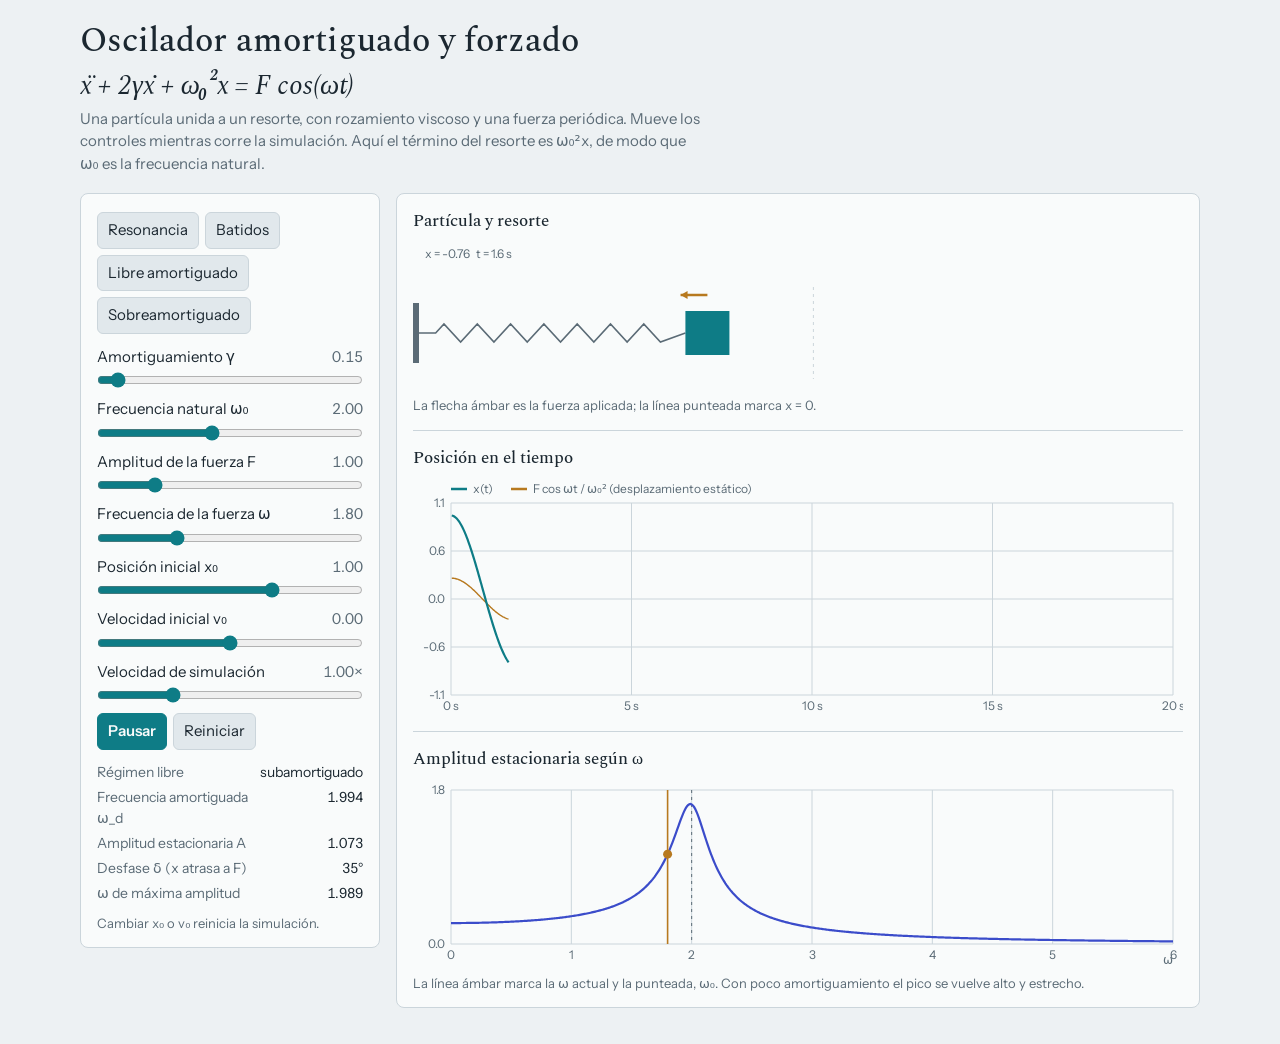
==== Oscilador amortiguado y forzado.html @ c65ab29a "Add files via upload" ====
<!doctype html>
<html lang="es">
<head>
<meta charset="utf-8">
<meta name="viewport" content="width=device-width, initial-scale=1, viewport-fit=cover">
<title>Oscilador amortiguado y forzado</title>
<link rel="stylesheet" href="https://fonts.googleapis.com/css2?family=Instrument+Sans:wght@400;600&family=Spectral:ital,wght@0,500;1,400&display=swap">
<style>
:root{--bg:#EDF1F3;--panel:#F9FBFB;--ink:#1B2730;--mute:#5B6B76;--line:#CBD5DB;--x:#0E7C86;--f:#B7791F;--acc:#3B4CCA;--btn:#E1E8EC;
box-sizing:border-box;padding-top:env(safe-area-inset-top,0px);padding-bottom:env(safe-area-inset-bottom,0px)}
@media (prefers-color-scheme:dark){:root:not([data-theme="light"]){--bg:#131A20;--panel:#1B252D;--ink:#E6EDF1;--mute:#93A4AF;--line:#2F3D47;--x:#4CC3CE;--f:#E3A94B;--acc:#9AA6FF;--btn:#26333D;color-scheme:dark}}
:root[data-theme="dark"]{--bg:#131A20;--panel:#1B252D;--ink:#E6EDF1;--mute:#93A4AF;--line:#2F3D47;--x:#4CC3CE;--f:#E3A94B;--acc:#9AA6FF;--btn:#26333D;color-scheme:dark}
html{scroll-padding-top:env(safe-area-inset-top,0px)}
body{margin:0;background:var(--bg);color:var(--ink);font:15px/1.5 "Instrument Sans",system-ui,sans-serif}
.wrap{max-width:1120px;margin:0 auto;padding:22px 16px 36px}
h1{font:500 clamp(1.5rem,4vw,2.1rem)/1.15 Spectral,Georgia,serif;margin:0 0 6px}
.eq{font:italic 400 clamp(1.25rem,3.4vw,1.7rem)/1.3 Spectral,Georgia,serif;margin:8px 0 4px}
.lead{margin:0 0 18px;color:var(--mute);max-width:62ch}
.grid{display:grid;grid-template-columns:minmax(250px,300px) 1fr;gap:16px;align-items:start}
@media (max-width:820px){.grid{grid-template-columns:1fr}}
.panel{background:var(--panel);border:1px solid var(--line);border-radius:8px;padding:14px 16px}
.row{display:grid;grid-template-columns:1fr auto;margin-bottom:10px}
.row input{grid-column:1/3;width:100%;accent-color:var(--x);margin:4px 0 0}
.row output{font-variant-numeric:tabular-nums;color:var(--mute)}
.btns{display:flex;flex-wrap:wrap;gap:6px;margin:4px 0 12px}
button{font:inherit;background:var(--btn);color:var(--ink);border:1px solid var(--line);border-radius:6px;padding:6px 10px;cursor:pointer}
button:hover{border-color:var(--mute)}
button:focus-visible,input:focus-visible{outline:2px solid var(--acc);outline-offset:2px}
button.main{background:var(--x);color:var(--panel);border-color:var(--x);font-weight:600}
h2{font:500 1.05rem Spectral,Georgia,serif;margin:0 0 6px}
.sec+.sec{border-top:1px solid var(--line);margin-top:14px;padding-top:14px}
canvas{display:block;width:100%}
#cA{height:150px}#cT{height:240px}#cR{height:190px}
.note{margin:6px 0 0;color:var(--mute);font-size:13px}
dl{display:grid;grid-template-columns:1fr auto;gap:4px 10px;margin:12px 0 0;font-size:14px}
dt{color:var(--mute)}dd{margin:0;text-align:right;font-variant-numeric:tabular-nums}
.hint{font-size:13px;color:var(--mute);margin:10px 0 0}
</style>
</head>
<body>
<div class="wrap">
<h1>Oscilador amortiguado y forzado</h1>
<div class="eq">ẍ + 2γẋ + ω₀²x = F cos(ωt)</div>
<p class="lead">Una partícula unida a un resorte, con rozamiento viscoso y una fuerza periódica. Mueve los controles mientras corre la simulación. Aquí el término del resorte es ω₀²x, de modo que ω₀ es la frecuencia natural.</p>
<div class="grid">
<aside class="panel">
<div class="btns" id="pre"></div>
<div id="sliders"></div>
<div class="btns"><button class="main" id="bp">Pausar</button><button id="br">Reiniciar</button></div>
<dl>
<dt>Régimen libre</dt><dd id="r_reg"></dd>
<dt>Frecuencia amortiguada ω_d</dt><dd id="r_wd"></dd>
<dt>Amplitud estacionaria A</dt><dd id="r_A"></dd>
<dt>Desfase δ (x atrasa a F)</dt><dd id="r_d"></dd>
<dt>ω de máxima amplitud</dt><dd id="r_wr"></dd>
</dl>
<p class="hint">Cambiar x₀ o v₀ reinicia la simulación.</p>
</aside>
<section class="panel">
<div class="sec"><h2>Partícula y resorte</h2><canvas id="cA"></canvas><p class="note">La flecha ámbar es la fuerza aplicada; la línea punteada marca x = 0.</p></div>
<div class="sec"><h2>Posición en el tiempo</h2><canvas id="cT"></canvas></div>
<div class="sec"><h2>Amplitud estacionaria según ω</h2><canvas id="cR"></canvas><p class="note">La línea ámbar marca la ω actual y la punteada, ω₀. Con poco amortiguamiento el pico se vuelve alto y estrecho.</p></div>
</section>
</div>
</div>
<script>
const CFG=[['g','Amortiguamiento γ',0,3,.01,.15],['w0','Frecuencia natural ω₀',.5,4,.01,2],['F','Amplitud de la fuerza F',0,5,.05,1],['w','Frecuencia de la fuerza ω',.1,6,.01,1.8],['x0','Posición inicial x₀',-3,3,.1,1],['v0','Velocidad inicial v₀',-3,3,.1,0],['sp','Velocidad de simulación',.25,3,.25,1]];
const PRE={'Resonancia':{g:.1,w0:2,F:1,w:2,x0:0,v0:0},'Batidos':{g:0,w0:2,F:1,w:1.8,x0:0,v0:0},'Libre amortiguado':{g:.15,w0:2,F:0,w:1,x0:2,v0:0},'Sobreamortiguado':{g:2.5,w0:1.5,F:1,w:1,x0:2,v0:0}};
const $=id=>document.getElementById(id),el={},TW=20,cs=getComputedStyle(document.documentElement),C=n=>cs.getPropertyValue(n).trim(),FONT='12px "Instrument Sans",system-ui,sans-serif';
let P={},S={},HT=[],HX=[],HF=[],lastS=0,running=true,view={ym:1,ax:2};
const val=id=>parseFloat(el[id].value);
CFG.forEach(([id,lab,min,max,step,v])=>{const d=document.createElement('div');d.className='row';
d.innerHTML=`<label for="${id}">${lab}</label><output id="o_${id}"></output><input type="range" id="${id}" min="${min}" max="${max}" step="${step}" value="${v}">`;
$('sliders').appendChild(d);el[id]=d.querySelector('input');
el[id].addEventListener('input',()=>{if(id==='x0'||id==='v0')reset();refresh();});});
Object.entries(PRE).forEach(([n,p])=>{const b=document.createElement('button');b.textContent=n;b.onclick=()=>{for(const k in p)el[k].value=p[k];refresh();reset();};$('pre').appendChild(b);});
$('bp').onclick=()=>{running=!running;$('bp').textContent=running?'Pausar':'Reanudar';};
$('br').onclick=reset;

function refresh(){
  for(const [id] of CFG){const v=val(id);$('o_'+id).textContent=id==='sp'?v.toFixed(2)+'×':v.toFixed(2);}
  P={g:val('g'),w0:val('w0'),F:val('F'),w:val('w'),sp:val('sp')};
  const {g,w0,F,w}=P,den=Math.sqrt((w0*w0-w*w)**2+(2*g*w)**2);
  $('r_reg').textContent=Math.abs(g-w0)<.01?'crítico':g<w0?'subamortiguado':'sobreamortiguado';
  $('r_wd').textContent=g<w0?Math.sqrt(w0*w0-g*g).toFixed(3):'—';
  $('r_A').textContent=den<1e-9?'∞':(F/den).toFixed(3);
  $('r_d').textContent=(Math.atan2(2*g*w,w0*w0-w*w)*180/Math.PI).toFixed(0)+'°';
  $('r_wr').textContent=w0*w0>2*g*g?Math.sqrt(w0*w0-2*g*g).toFixed(3):'sin pico';
}
function reset(){S={x:val('x0'),v:val('v0'),ph:0,t:0};HT=[];HX=[];HF=[];lastS=0;view={ym:Math.max(1,Math.abs(S.x)*1.15),ax:Math.max(2,Math.abs(S.x)*1.1)};}

function rk4(h){
  const {g,w0,F,w}=P,a=(x,v,p)=>F*Math.cos(p)-2*g*v-w0*w0*x,{x,v,ph}=S;
  const k1x=v,k1v=a(x,v,ph);
  const k2x=v+h/2*k1v,k2v=a(x+h/2*k1x,v+h/2*k1v,ph+h/2*w);
  const k3x=v+h/2*k2v,k3v=a(x+h/2*k2x,v+h/2*k2v,ph+h/2*w);
  const k4x=v+h*k3v,k4v=a(x+h*k3x,v+h*k3v,ph+h*w);
  S.x+=h/6*(k1x+2*k2x+2*k3x+k4x);S.v+=h/6*(k1v+2*k2v+2*k3v+k4v);S.ph+=h*w;S.t+=h;
}
function sample(){
  if(S.t-lastS<.02)return;lastS=S.t;HT.push(S.t);HX.push(S.x);HF.push(P.F*Math.cos(S.ph)/(P.w0*P.w0));
  while(HT.length&&HT[0]<S.t-TW-1){HT.shift();HX.shift();HF.shift();}
}

const cv={};
function setup(id,k){const c=$(id),o={ctx:c.getContext('2d'),w:0,h:0};cv[k]=o;
  const fit=()=>{const r=c.getBoundingClientRect(),d=window.devicePixelRatio||1;c.width=Math.round(r.width*d);c.height=Math.round(r.height*d);o.ctx.setTransform(d,0,0,d,0,0);o.w=r.width;o.h=r.height;};
  new ResizeObserver(fit).observe(c);fit();}

function drawAnim(){
  const {ctx,w,h}=cv.A;ctx.clearRect(0,0,w,h);
  const cy=h*.62,cx=w*.52,sc=(w*.36)/view.ax,px=cx+S.x*sc,m=22;
  ctx.font=FONT;ctx.fillStyle=C('--mute');ctx.textAlign='left';ctx.textBaseline='top';
  ctx.fillText(`x = ${S.x.toFixed(2)}   t = ${S.t.toFixed(1)} s`,12,8);
  ctx.fillRect(0,cy-30,6,60);
  ctx.strokeStyle=C('--line');ctx.lineWidth=1;ctx.setLineDash([3,4]);ctx.beginPath();ctx.moveTo(cx,cy-46);ctx.lineTo(cx,cy+46);ctx.stroke();ctx.setLineDash([]);
  const a=6,b=px-m,n=14,seg=(b-a)/(n+2);
  ctx.strokeStyle=C('--mute');ctx.lineWidth=1.6;ctx.beginPath();ctx.moveTo(a,cy);ctx.lineTo(a+seg,cy);
  for(let i=0;i<n;i++)ctx.lineTo(a+seg*(i+1.5),cy+(i%2?9:-9));
  ctx.lineTo(b,cy);ctx.stroke();
  ctx.fillStyle=C('--x');ctx.fillRect(px-m,cy-m,2*m,2*m);
  const ay=cy-m-16,len=P.F*Math.cos(S.ph)/5*w*.18,s=Math.sign(len)*7;
  ctx.strokeStyle=ctx.fillStyle=C('--f');ctx.lineWidth=2.5;ctx.beginPath();ctx.moveTo(px,ay);ctx.lineTo(px+len,ay);ctx.stroke();
  if(Math.abs(len)>4){ctx.beginPath();ctx.moveTo(px+len,ay);ctx.lineTo(px+len-s,ay-4);ctx.lineTo(px+len-s,ay+4);ctx.fill();}
}
function drawTime(){
  const {ctx,w,h}=cv.T;ctx.clearRect(0,0,w,h);
  const l=38,r=10,tp=26,b=22,pw=w-l-r,ph=h-tp-b,t0=Math.max(0,S.t-TW),ym=view.ym;
  const mx=t=>l+(t-t0)/TW*pw,my=v=>tp+ph/2-v/ym*ph/2;
  ctx.font=FONT;ctx.lineWidth=1;ctx.strokeStyle=C('--line');ctx.fillStyle=C('--mute');ctx.textAlign='right';ctx.textBaseline='middle';
  for(const k of [-1,-.5,0,.5,1]){const y=my(k*ym);ctx.beginPath();ctx.moveTo(l,y);ctx.lineTo(w-r,y);ctx.stroke();ctx.fillText((k*ym).toFixed(1),l-6,y);}
  ctx.textAlign='center';ctx.textBaseline='top';
  for(let tk=Math.ceil(t0/5)*5;tk<=t0+TW;tk+=5){const x=mx(tk);ctx.beginPath();ctx.moveTo(x,tp);ctx.lineTo(x,tp+ph);ctx.stroke();ctx.fillText(tk+' s',x,tp+ph+5);}
  ctx.save();ctx.beginPath();ctx.rect(l,tp,pw,ph);ctx.clip();
  const path=(ys,col,lw)=>{ctx.strokeStyle=C(col);ctx.lineWidth=lw;ctx.beginPath();let st=false;
    for(let i=0;i<HT.length;i++){if(HT[i]<t0)continue;const X=mx(HT[i]),Y=my(ys[i]);st?ctx.lineTo(X,Y):(ctx.moveTo(X,Y),st=true);}ctx.stroke();};
  path(HF,'--f',1.4);path(HX,'--x',2.2);ctx.restore();
  ctx.textAlign='left';ctx.textBaseline='middle';
  [['--x','x(t)',l],['--f','F cos ωt / ω₀² (desplazamiento estático)',l+60]].forEach(([c,t,x])=>{ctx.strokeStyle=ctx.fillStyle=C(c);ctx.lineWidth=2.5;ctx.beginPath();ctx.moveTo(x,12);ctx.lineTo(x+16,12);ctx.stroke();ctx.fillStyle=C('--mute');ctx.fillText(t,x+22,12);});
}
function Amp(w){const g=Math.max(P.g,.005);return P.F/Math.sqrt((P.w0*P.w0-w*w)**2+(2*g*w)**2);}
function drawRes(){
  const {ctx,w,h}=cv.R;ctx.clearRect(0,0,w,h);
  const l=38,r=10,tp=12,b=24,pw=w-l-r,ph=h-tp-b,W=6,N=600;let top=0;
  for(let i=0;i<=N;i++)top=Math.max(top,Amp(i/N*W));
  if(P.w0*P.w0>2*P.g*P.g)top=Math.max(top,Amp(Math.sqrt(P.w0*P.w0-2*P.g*P.g)));
  top=top>1e-6?top*1.1:1;
  const mx=v=>l+v/W*pw,my=a=>tp+ph-a/top*ph;
  ctx.font=FONT;ctx.lineWidth=1;ctx.strokeStyle=C('--line');ctx.fillStyle=C('--mute');ctx.textAlign='center';ctx.textBaseline='top';
  for(let k=0;k<=W;k++){ctx.beginPath();ctx.moveTo(mx(k),tp);ctx.lineTo(mx(k),tp+ph);ctx.stroke();ctx.fillText(k,mx(k),tp+ph+5);}
  ctx.textAlign='right';ctx.textBaseline='middle';
  for(const k of [0,1]){ctx.beginPath();ctx.moveTo(l,my(k*top));ctx.lineTo(w-r,my(k*top));ctx.stroke();ctx.fillText((k*top).toFixed(1),l-6,my(k*top));}
  ctx.textAlign='right';ctx.textBaseline='bottom';ctx.fillText('ω',w-r,h-2+0);
  ctx.save();ctx.beginPath();ctx.rect(l,tp-2,pw,ph+4);ctx.clip();
  ctx.setLineDash([3,4]);ctx.strokeStyle=C('--mute');ctx.beginPath();ctx.moveTo(mx(P.w0),tp);ctx.lineTo(mx(P.w0),tp+ph);ctx.stroke();ctx.setLineDash([]);
  ctx.strokeStyle=C('--acc');ctx.lineWidth=2.2;ctx.beginPath();
  for(let i=0;i<=N;i++){const ww=i/N*W,X=mx(ww),Y=my(Amp(ww));i?ctx.lineTo(X,Y):ctx.moveTo(X,Y);}ctx.stroke();
  ctx.strokeStyle=ctx.fillStyle=C('--f');ctx.lineWidth=1.6;ctx.beginPath();ctx.moveTo(mx(P.w),tp);ctx.lineTo(mx(P.w),tp+ph);ctx.stroke();
  ctx.beginPath();ctx.arc(mx(P.w),my(Amp(P.w)),4.5,0,7);ctx.fill();ctx.restore();
}
function frame(now){
  const dt=Math.min(.05,(now-frame.last)/1000);frame.last=now;
  if(running){const sd=dt*P.sp,n=Math.max(1,Math.ceil(sd/.004)),h=sd/n;for(let i=0;i<n;i++){rk4(h);sample();}}
  let mxX=0,mxF=0;for(let i=0;i<HX.length;i++){mxX=Math.max(mxX,Math.abs(HX[i]));mxF=Math.max(mxF,Math.abs(HF[i]));}
  view.ym+=(Math.max(1,mxX*1.15,mxF*1.15)-view.ym)*.08;view.ax+=(Math.max(2,mxX*1.1)-view.ax)*.08;
  drawAnim();drawTime();drawRes();requestAnimationFrame(frame);
}
setup('cA','A');setup('cT','T');setup('cR','R');
refresh();reset();frame.last=performance.now();requestAnimationFrame(frame);
</script>
</body>
</html>
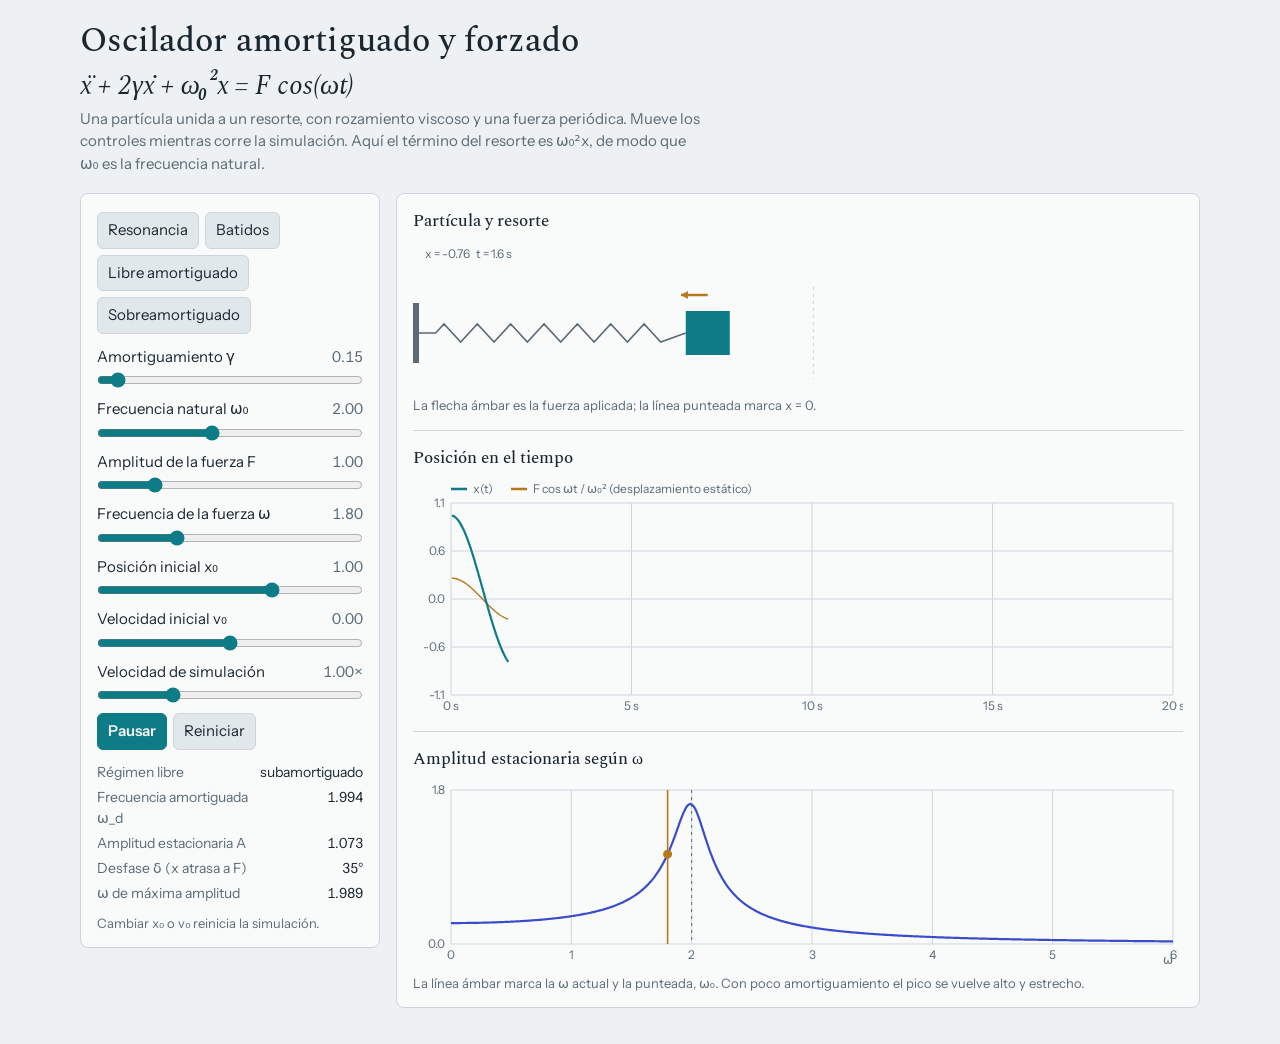
==== commit c37e3a7a: "Add files via upload" ====
--- a/Oscilador amortiguado y forzado.html
+++ b/Oscilador amortiguado y forzado.html
@@ -6,8 +6,10 @@
 <title>Oscilador amortiguado y forzado</title>
 <link rel="stylesheet" href="https://fonts.googleapis.com/css2?family=Instrument+Sans:wght@400;600&family=Spectral:ital,wght@0,500;1,400&display=swap">
 <style>
+/* Tokens de color (modo claro). --x: posición, --f: fuerza, --acc: curva de resonancia */
 :root{--bg:#EDF1F3;--panel:#F9FBFB;--ink:#1B2730;--mute:#5B6B76;--line:#CBD5DB;--x:#0E7C86;--f:#B7791F;--acc:#3B4CCA;--btn:#E1E8EC;
 box-sizing:border-box;padding-top:env(safe-area-inset-top,0px);padding-bottom:env(safe-area-inset-bottom,0px)}
+/* Modo oscuro: mismos tokens con valores para fondo oscuro */
 @media (prefers-color-scheme:dark){:root:not([data-theme="light"]){--bg:#131A20;--panel:#1B252D;--ink:#E6EDF1;--mute:#93A4AF;--line:#2F3D47;--x:#4CC3CE;--f:#E3A94B;--acc:#9AA6FF;--btn:#26333D;color-scheme:dark}}
 :root[data-theme="dark"]{--bg:#131A20;--panel:#1B252D;--ink:#E6EDF1;--mute:#93A4AF;--line:#2F3D47;--x:#4CC3CE;--f:#E3A94B;--acc:#9AA6FF;--btn:#26333D;color-scheme:dark}
 html{scroll-padding-top:env(safe-area-inset-top,0px)}
@@ -16,9 +18,11 @@
 h1{font:500 clamp(1.5rem,4vw,2.1rem)/1.15 Spectral,Georgia,serif;margin:0 0 6px}
 .eq{font:italic 400 clamp(1.25rem,3.4vw,1.7rem)/1.3 Spectral,Georgia,serif;margin:8px 0 4px}
 .lead{margin:0 0 18px;color:var(--mute);max-width:62ch}
+/* Controles a la izquierda y gráficas a la derecha; en pantallas estrechas se apilan */
 .grid{display:grid;grid-template-columns:minmax(250px,300px) 1fr;gap:16px;align-items:start}
 @media (max-width:820px){.grid{grid-template-columns:1fr}}
 .panel{background:var(--panel);border:1px solid var(--line);border-radius:8px;padding:14px 16px}
+/* Cada control: etiqueta, valor numérico y slider */
 .row{display:grid;grid-template-columns:1fr auto;margin-bottom:10px}
 .row input{grid-column:1/3;width:100%;accent-color:var(--x);margin:4px 0 0}
 .row output{font-variant-numeric:tabular-nums;color:var(--mute)}
@@ -29,6 +33,7 @@
 button.main{background:var(--x);color:var(--panel);border-color:var(--x);font-weight:600}
 h2{font:500 1.05rem Spectral,Georgia,serif;margin:0 0 6px}
 .sec+.sec{border-top:1px solid var(--line);margin-top:14px;padding-top:14px}
+/* Los canvas ocupan todo el ancho; la altura se fija abajo y la resolución interna se ajusta en JS (setup) */
 canvas{display:block;width:100%}
 #cA{height:150px}#cT{height:240px}#cR{height:190px}
 .note{margin:6px 0 0;color:var(--mute);font-size:13px}
@@ -43,6 +48,7 @@
 <div class="eq">ẍ + 2γẋ + ω₀²x = F cos(ωt)</div>
 <p class="lead">Una partícula unida a un resorte, con rozamiento viscoso y una fuerza periódica. Mueve los controles mientras corre la simulación. Aquí el término del resorte es ω₀²x, de modo que ω₀ es la frecuencia natural.</p>
 <div class="grid">
+<!-- Panel de controles: presets, parámetros, pausa/reinicio y valores derivados -->
 <aside class="panel">
 <div class="btns" id="pre"></div>
 <div id="sliders"></div>
@@ -56,6 +62,7 @@
 </dl>
 <p class="hint">Cambiar x₀ o v₀ reinicia la simulación.</p>
 </aside>
+<!-- Panel de gráficas: animación de la partícula, x(t) y curva de resonancia -->
 <section class="panel">
 <div class="sec"><h2>Partícula y resorte</h2><canvas id="cA"></canvas><p class="note">La flecha ámbar es la fuerza aplicada; la línea punteada marca x = 0.</p></div>
 <div class="sec"><h2>Posición en el tiempo</h2><canvas id="cT"></canvas></div>
@@ -64,22 +71,44 @@
 </div>
 </div>
 <script>
+/* ===== Configuración =====
+ * Cada control es [id, etiqueta, mínimo, máximo, paso, valor inicial].
+ * g = γ (amortiguamiento), w0 = ω₀ (frecuencia natural), F = amplitud de la fuerza,
+ * w = ω (frecuencia de la fuerza), x0 y v0 = condiciones iniciales, sp = velocidad de simulación. */
 const CFG=[['g','Amortiguamiento γ',0,3,.01,.15],['w0','Frecuencia natural ω₀',.5,4,.01,2],['F','Amplitud de la fuerza F',0,5,.05,1],['w','Frecuencia de la fuerza ω',.1,6,.01,1.8],['x0','Posición inicial x₀',-3,3,.1,1],['v0','Velocidad inicial v₀',-3,3,.1,0],['sp','Velocidad de simulación',.25,3,.25,1]];
+// Presets: valores de los parámetros que ilustran casos típicos (resonancia, batidos, etc.)
 const PRE={'Resonancia':{g:.1,w0:2,F:1,w:2,x0:0,v0:0},'Batidos':{g:0,w0:2,F:1,w:1.8,x0:0,v0:0},'Libre amortiguado':{g:.15,w0:2,F:0,w:1,x0:2,v0:0},'Sobreamortiguado':{g:2.5,w0:1.5,F:1,w:1,x0:2,v0:0}};
+// Utilidades: $ = atajo al DOM, el = sliders por id, TW = ventana de tiempo de x(t) en segundos,
+// cs/C = leen las variables CSS de color para que el canvas siga el modo claro/oscuro, FONT = fuente de los textos del canvas
 const $=id=>document.getElementById(id),el={},TW=20,cs=getComputedStyle(document.documentElement),C=n=>cs.getPropertyValue(n).trim(),FONT='12px "Instrument Sans",system-ui,sans-serif';
+// Estado global:
+//   P: parámetros vigentes {g, w0, F, w, sp}      S: estado de la partícula {x, v, ph (fase de la fuerza), t}
+//   HT/HX/HF: historial de t, x y fuerza escalada   lastS: último instante guardado
+//   running: simulación en marcha   view: escalas de los ejes (ym en x(t), ax en la animación)
 let P={},S={},HT=[],HX=[],HF=[],lastS=0,running=true,view={ym:1,ax:2};
+// Valor numérico actual de un slider
 const val=id=>parseFloat(el[id].value);
+// Construye los sliders a partir de CFG; cambiar x₀ o v₀ reinicia la simulación
 CFG.forEach(([id,lab,min,max,step,v])=>{const d=document.createElement('div');d.className='row';
 d.innerHTML=`<label for="${id}">${lab}</label><output id="o_${id}"></output><input type="range" id="${id}" min="${min}" max="${max}" step="${step}" value="${v}">`;
 $('sliders').appendChild(d);el[id]=d.querySelector('input');
 el[id].addEventListener('input',()=>{if(id==='x0'||id==='v0')reset();refresh();});});
+// Botones de presets: asignan los valores a los sliders y reinician
 Object.entries(PRE).forEach(([n,p])=>{const b=document.createElement('button');b.textContent=n;b.onclick=()=>{for(const k in p)el[k].value=p[k];refresh();reset();};$('pre').appendChild(b);});
+// Pausar/reanudar y reiniciar
 $('bp').onclick=()=>{running=!running;$('bp').textContent=running?'Pausar':'Reanudar';};
 $('br').onclick=reset;
 
+/**
+ * Lee los sliders, actualiza el número mostrado junto a cada uno, guarda los
+ * parámetros vigentes en P y recalcula los valores derivados del panel.
+ */
 function refresh(){
   for(const [id] of CFG){const v=val(id);$('o_'+id).textContent=id==='sp'?v.toFixed(2)+'×':v.toFixed(2);}
+  // Parámetros vigentes: los usa el integrador en cada paso
   P={g:val('g'),w0:val('w0'),F:val('F'),w:val('w'),sp:val('sp')};
+  // Resultados teóricos: A = F/√((ω₀²−ω²)²+(2γω)²), δ = atan2(2γω, ω₀²−ω²),
+  // ω_d = √(ω₀²−γ²) y pico de amplitud en ω_r = √(ω₀²−2γ²) (solo si ω₀² > 2γ²)
   const {g,w0,F,w}=P,den=Math.sqrt((w0*w0-w*w)**2+(2*g*w)**2);
   $('r_reg').textContent=Math.abs(g-w0)<.01?'crítico':g<w0?'subamortiguado':'sobreamortiguado';
   $('r_wd').textContent=g<w0?Math.sqrt(w0*w0-g*g).toFixed(3):'—';
@@ -87,61 +116,95 @@
   $('r_d').textContent=(Math.atan2(2*g*w,w0*w0-w*w)*180/Math.PI).toFixed(0)+'°';
   $('r_wr').textContent=w0*w0>2*g*g?Math.sqrt(w0*w0-2*g*g).toFixed(3):'sin pico';
 }
+/** Reinicia la partícula con x₀ y v₀ (fase y tiempo en 0), borra el historial y reajusta las escalas. */
 function reset(){S={x:val('x0'),v:val('v0'),ph:0,t:0};HT=[];HX=[];HF=[];lastS=0;view={ym:Math.max(1,Math.abs(S.x)*1.15),ax:Math.max(2,Math.abs(S.x)*1.1)};}
 
+/**
+ * Avanza el estado un paso h con Runge-Kutta de orden 4.
+ * La ecuación de segundo orden se escribe como sistema de primer orden:
+ *   x' = v
+ *   v' = F cos(φ) − 2γ v − ω₀² x
+ *   φ' = ω        (fase de la fuerza; acumularla evita saltos al cambiar ω en marcha)
+ */
 function rk4(h){
+  // a(x, v, φ) = aceleración x'' despejada de la ecuación de movimiento
   const {g,w0,F,w}=P,a=(x,v,p)=>F*Math.cos(p)-2*g*v-w0*w0*x,{x,v,ph}=S;
+  // Pendientes k1..k4 de x y de v: al inicio del paso, en dos puntos medios y al final
   const k1x=v,k1v=a(x,v,ph);
   const k2x=v+h/2*k1v,k2v=a(x+h/2*k1x,v+h/2*k1v,ph+h/2*w);
   const k3x=v+h/2*k2v,k3v=a(x+h/2*k2x,v+h/2*k2v,ph+h/2*w);
   const k4x=v+h*k3v,k4v=a(x+h*k3x,v+h*k3v,ph+h*w);
+  // Promedio ponderado de las pendientes (1, 2, 2, 1)/6; la fase avanza ω·h
   S.x+=h/6*(k1x+2*k2x+2*k3x+k4x);S.v+=h/6*(k1v+2*k2v+2*k3v+k4v);S.ph+=h*w;S.t+=h;
 }
+/** Guarda cada 0,02 s de tiempo simulado: t, x y la fuerza escalada F cos(φ)/ω₀² (desplazamiento estático equivalente). */
 function sample(){
   if(S.t-lastS<.02)return;lastS=S.t;HT.push(S.t);HX.push(S.x);HF.push(P.F*Math.cos(S.ph)/(P.w0*P.w0));
+  // Descarta los datos que ya salieron de la ventana visible
   while(HT.length&&HT[0]<S.t-TW-1){HT.shift();HX.shift();HF.shift();}
 }
 
+// cv guarda, para cada canvas, su contexto 2D y su tamaño en píxeles CSS
 const cv={};
+/**
+ * Prepara un canvas: ajusta su resolución interna a su tamaño en pantalla y a la densidad
+ * de píxeles (nitidez en pantallas retina), y lo reajusta cada vez que cambia de tamaño.
+ */
 function setup(id,k){const c=$(id),o={ctx:c.getContext('2d'),w:0,h:0};cv[k]=o;
   const fit=()=>{const r=c.getBoundingClientRect(),d=window.devicePixelRatio||1;c.width=Math.round(r.width*d);c.height=Math.round(r.height*d);o.ctx.setTransform(d,0,0,d,0,0);o.w=r.width;o.h=r.height;};
   new ResizeObserver(fit).observe(c);fit();}
 
+/** Dibuja la partícula: pared, resorte, masa y flecha de la fuerza. La escala (px por unidad de x) sigue a view.ax. */
 function drawAnim(){
   const {ctx,w,h}=cv.A;ctx.clearRect(0,0,w,h);
+  // cy: altura de la línea central; cx: posición de x = 0; sc: píxeles por unidad; px: posición de la masa; m: medio lado de la masa
   const cy=h*.62,cx=w*.52,sc=(w*.36)/view.ax,px=cx+S.x*sc,m=22;
   ctx.font=FONT;ctx.fillStyle=C('--mute');ctx.textAlign='left';ctx.textBaseline='top';
   ctx.fillText(`x = ${S.x.toFixed(2)}   t = ${S.t.toFixed(1)} s`,12,8);
+  // Pared fija
   ctx.fillRect(0,cy-30,6,60);
+  // Línea punteada de equilibrio (x = 0)
   ctx.strokeStyle=C('--line');ctx.lineWidth=1;ctx.setLineDash([3,4]);ctx.beginPath();ctx.moveTo(cx,cy-46);ctx.lineTo(cx,cy+46);ctx.stroke();ctx.setLineDash([]);
+  // Resorte: zigzag de n tramos entre la pared (a) y el borde izquierdo de la masa (b); se estira o comprime con x
   const a=6,b=px-m,n=14,seg=(b-a)/(n+2);
   ctx.strokeStyle=C('--mute');ctx.lineWidth=1.6;ctx.beginPath();ctx.moveTo(a,cy);ctx.lineTo(a+seg,cy);
   for(let i=0;i<n;i++)ctx.lineTo(a+seg*(i+1.5),cy+(i%2?9:-9));
   ctx.lineTo(b,cy);ctx.stroke();
+  // Masa
   ctx.fillStyle=C('--x');ctx.fillRect(px-m,cy-m,2*m,2*m);
+  // Flecha de la fuerza sobre la masa: longitud proporcional a F cos(φ), con punta según el signo
   const ay=cy-m-16,len=P.F*Math.cos(S.ph)/5*w*.18,s=Math.sign(len)*7;
   ctx.strokeStyle=ctx.fillStyle=C('--f');ctx.lineWidth=2.5;ctx.beginPath();ctx.moveTo(px,ay);ctx.lineTo(px+len,ay);ctx.stroke();
   if(Math.abs(len)>4){ctx.beginPath();ctx.moveTo(px+len,ay);ctx.lineTo(px+len-s,ay-4);ctx.lineTo(px+len-s,ay+4);ctx.fill();}
 }
+/** Dibuja x(t) y la fuerza escalada en una ventana móvil de TW segundos, con rejilla y leyenda. */
 function drawTime(){
   const {ctx,w,h}=cv.T;ctx.clearRect(0,0,w,h);
+  // Márgenes (l, r, tp, b), tamaño del área de trazado (pw, ph) y ventana temporal [t0, t0+TW];
+  // mx y my convierten tiempo y valor a píxeles (ym = semialtura del eje vertical)
   const l=38,r=10,tp=26,b=22,pw=w-l-r,ph=h-tp-b,t0=Math.max(0,S.t-TW),ym=view.ym;
   const mx=t=>l+(t-t0)/TW*pw,my=v=>tp+ph/2-v/ym*ph/2;
   ctx.font=FONT;ctx.lineWidth=1;ctx.strokeStyle=C('--line');ctx.fillStyle=C('--mute');ctx.textAlign='right';ctx.textBaseline='middle';
+  // Rejilla horizontal con valores y marcas de tiempo cada 5 s
   for(const k of [-1,-.5,0,.5,1]){const y=my(k*ym);ctx.beginPath();ctx.moveTo(l,y);ctx.lineTo(w-r,y);ctx.stroke();ctx.fillText((k*ym).toFixed(1),l-6,y);}
   ctx.textAlign='center';ctx.textBaseline='top';
   for(let tk=Math.ceil(t0/5)*5;tk<=t0+TW;tk+=5){const x=mx(tk);ctx.beginPath();ctx.moveTo(x,tp);ctx.lineTo(x,tp+ph);ctx.stroke();ctx.fillText(tk+' s',x,tp+ph+5);}
+  // Recorta al área de trazado y dibuja las curvas (fuerza detrás, posición delante)
   ctx.save();ctx.beginPath();ctx.rect(l,tp,pw,ph);ctx.clip();
   const path=(ys,col,lw)=>{ctx.strokeStyle=C(col);ctx.lineWidth=lw;ctx.beginPath();let st=false;
     for(let i=0;i<HT.length;i++){if(HT[i]<t0)continue;const X=mx(HT[i]),Y=my(ys[i]);st?ctx.lineTo(X,Y):(ctx.moveTo(X,Y),st=true);}ctx.stroke();};
   path(HF,'--f',1.4);path(HX,'--x',2.2);ctx.restore();
   ctx.textAlign='left';ctx.textBaseline='middle';
+  // Leyenda
   [['--x','x(t)',l],['--f','F cos ωt / ω₀² (desplazamiento estático)',l+60]].forEach(([c,t,x])=>{ctx.strokeStyle=ctx.fillStyle=C(c);ctx.lineWidth=2.5;ctx.beginPath();ctx.moveTo(x,12);ctx.lineTo(x+16,12);ctx.stroke();ctx.fillStyle=C('--mute');ctx.fillText(t,x+22,12);});
 }
+/** Amplitud estacionaria A(ω) = F/√((ω₀²−ω²)²+(2γω)²). Usa γ ≥ 0,005 en la gráfica para evitar dividir entre cero en ω = ω₀. */
 function Amp(w){const g=Math.max(P.g,.005);return P.F/Math.sqrt((P.w0*P.w0-w*w)**2+(2*g*w)**2);}
+/** Dibuja la curva de resonancia A(ω) para ω entre 0 y 6, con marcadores en ω₀ y en la ω actual. */
 function drawRes(){
   const {ctx,w,h}=cv.R;ctx.clearRect(0,0,w,h);
   const l=38,r=10,tp=12,b=24,pw=w-l-r,ph=h-tp-b,W=6,N=600;let top=0;
+  // Escala vertical: máximo de A(ω) en la rejilla de N puntos, más el pico teórico en ω_r si existe
   for(let i=0;i<=N;i++)top=Math.max(top,Amp(i/N*W));
   if(P.w0*P.w0>2*P.g*P.g)top=Math.max(top,Amp(Math.sqrt(P.w0*P.w0-2*P.g*P.g)));
   top=top>1e-6?top*1.1:1;
@@ -152,19 +215,29 @@
   for(const k of [0,1]){ctx.beginPath();ctx.moveTo(l,my(k*top));ctx.lineTo(w-r,my(k*top));ctx.stroke();ctx.fillText((k*top).toFixed(1),l-6,my(k*top));}
   ctx.textAlign='right';ctx.textBaseline='bottom';ctx.fillText('ω',w-r,h-2+0);
   ctx.save();ctx.beginPath();ctx.rect(l,tp-2,pw,ph+4);ctx.clip();
+  // Línea punteada en ω₀
   ctx.setLineDash([3,4]);ctx.strokeStyle=C('--mute');ctx.beginPath();ctx.moveTo(mx(P.w0),tp);ctx.lineTo(mx(P.w0),tp+ph);ctx.stroke();ctx.setLineDash([]);
+  // Curva A(ω)
   ctx.strokeStyle=C('--acc');ctx.lineWidth=2.2;ctx.beginPath();
   for(let i=0;i<=N;i++){const ww=i/N*W,X=mx(ww),Y=my(Amp(ww));i?ctx.lineTo(X,Y):ctx.moveTo(X,Y);}ctx.stroke();
+  // Marcador de la ω actual: línea vertical y punto sobre la curva
   ctx.strokeStyle=ctx.fillStyle=C('--f');ctx.lineWidth=1.6;ctx.beginPath();ctx.moveTo(mx(P.w),tp);ctx.lineTo(mx(P.w),tp+ph);ctx.stroke();
   ctx.beginPath();ctx.arc(mx(P.w),my(Amp(P.w)),4.5,0,7);ctx.fill();ctx.restore();
 }
+/**
+ * Bucle de animación (requestAnimationFrame): avanza la simulación según el tiempo real
+ * transcurrido, ajusta suavemente las escalas de los ejes y redibuja los tres canvas.
+ */
 function frame(now){
   const dt=Math.min(.05,(now-frame.last)/1000);frame.last=now;
+  // Tiempo simulado = tiempo real × velocidad; se divide en subpasos de ≤ 0,004 para mantener la precisión de RK4
   if(running){const sd=dt*P.sp,n=Math.max(1,Math.ceil(sd/.004)),h=sd/n;for(let i=0;i<n;i++){rk4(h);sample();}}
+  // Autoescala suave: los ejes siguen a los máximos recientes de |x| y de la fuerza
   let mxX=0,mxF=0;for(let i=0;i<HX.length;i++){mxX=Math.max(mxX,Math.abs(HX[i]));mxF=Math.max(mxF,Math.abs(HF[i]));}
   view.ym+=(Math.max(1,mxX*1.15,mxF*1.15)-view.ym)*.08;view.ax+=(Math.max(2,mxX*1.1)-view.ax)*.08;
   drawAnim();drawTime();drawRes();requestAnimationFrame(frame);
 }
+// Inicialización: prepara los canvas, lee los parámetros, fija el estado inicial y arranca el bucle
 setup('cA','A');setup('cT','T');setup('cR','R');
 refresh();reset();frame.last=performance.now();requestAnimationFrame(frame);
 </script>
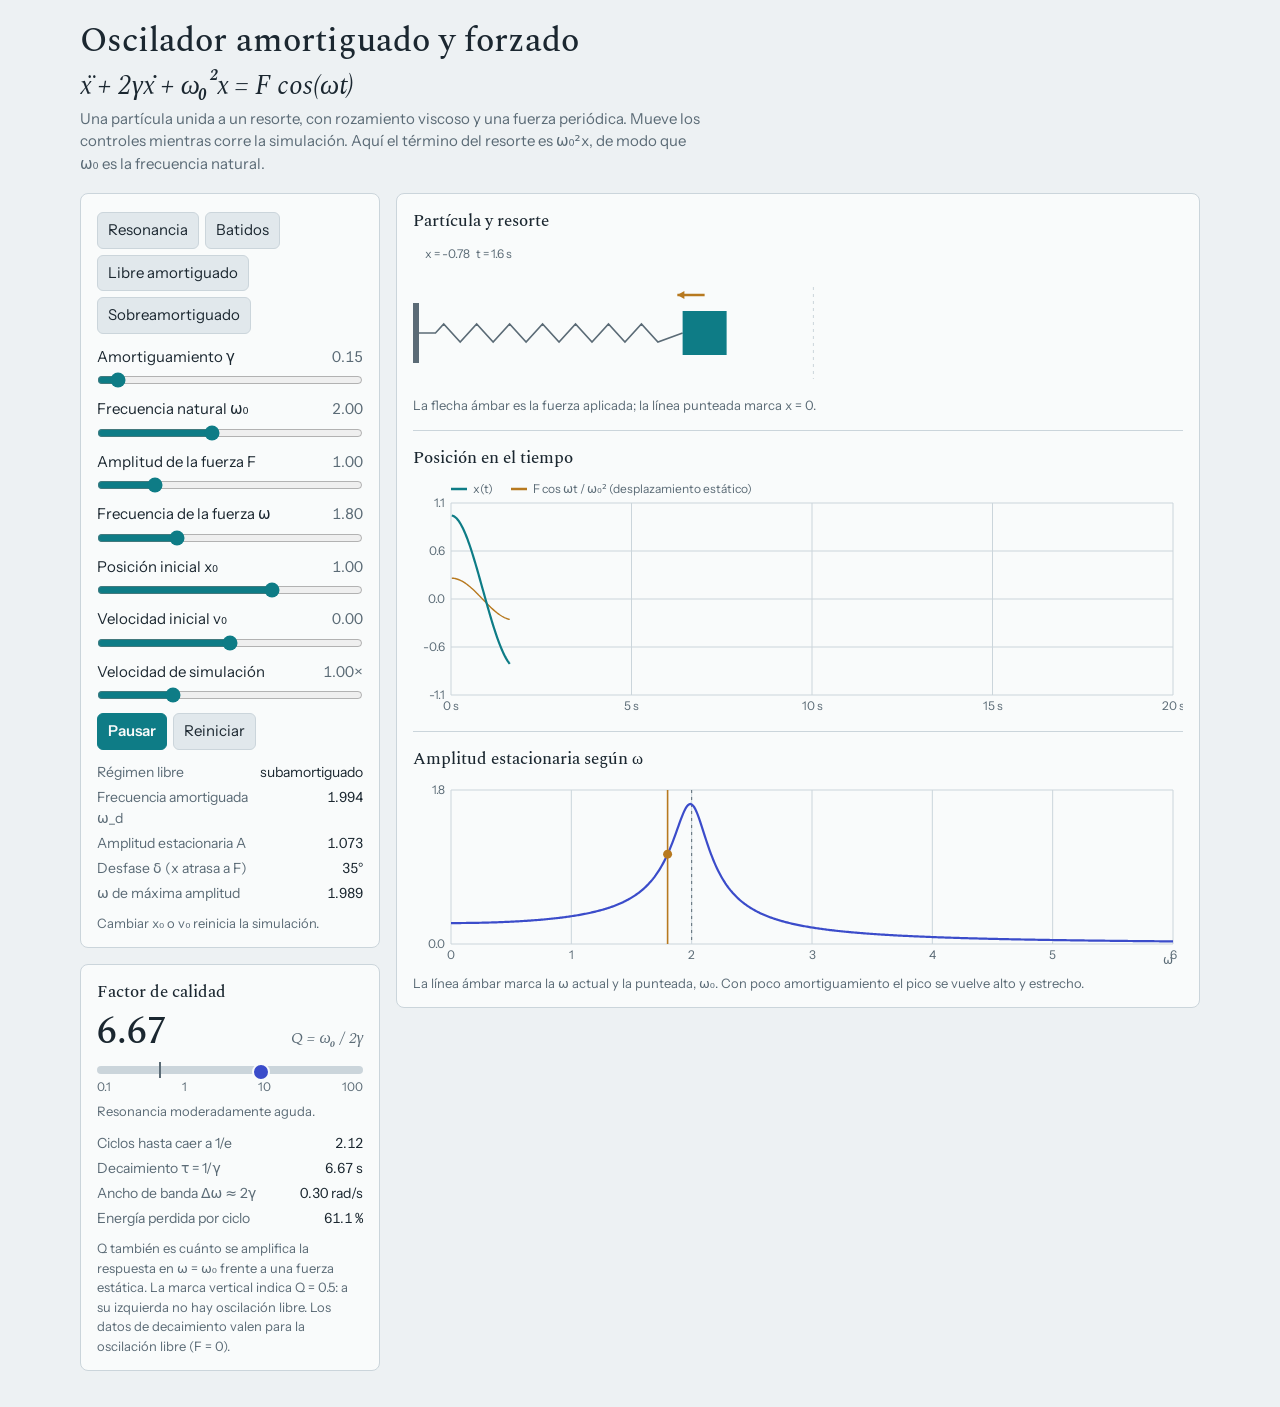
==== commit 042797b7: "Add files via upload" ====
--- a/Oscilador amortiguado y forzado.html
+++ b/Oscilador amortiguado y forzado.html
@@ -40,6 +40,16 @@
 dl{display:grid;grid-template-columns:1fr auto;gap:4px 10px;margin:12px 0 0;font-size:14px}
 dt{color:var(--mute)}dd{margin:0;text-align:right;font-variant-numeric:tabular-nums}
 .hint{font-size:13px;color:var(--mute);margin:10px 0 0}
+/* Columna izquierda: controles y panel del factor de calidad apilados */
+.side{display:grid;gap:16px}
+/* Factor de calidad: número grande e indicador en escala logarítmica (Q de 0.1 a 100) */
+.qbig{display:flex;align-items:baseline;justify-content:space-between;gap:10px}
+.qbig span:first-child{font:500 2.4rem/1.1 Spectral,Georgia,serif;font-variant-numeric:tabular-nums}
+.qeq{font:italic 1rem Spectral,Georgia,serif;color:var(--mute)}
+.gauge{position:relative;height:8px;background:var(--line);border-radius:4px;margin:12px 0 4px}
+.gauge .crit{position:absolute;left:23.3%;top:-4px;bottom:-4px;width:2px;background:var(--mute)}
+.gauge b{position:absolute;top:50%;width:14px;height:14px;margin:-7px 0 0 -7px;border-radius:50%;background:var(--acc);border:2px solid var(--panel);transition:left .25s}
+.ticks{display:flex;justify-content:space-between;font-size:12px;color:var(--mute)}
 </style>
 </head>
 <body>
@@ -48,7 +58,8 @@
 <div class="eq">ẍ + 2γẋ + ω₀²x = F cos(ωt)</div>
 <p class="lead">Una partícula unida a un resorte, con rozamiento viscoso y una fuerza periódica. Mueve los controles mientras corre la simulación. Aquí el término del resorte es ω₀²x, de modo que ω₀ es la frecuencia natural.</p>
 <div class="grid">
-<!-- Panel de controles: presets, parámetros, pausa/reinicio y valores derivados -->
+<!-- Columna izquierda: controles (presets, parámetros, pausa/reinicio, valores derivados) y factor de calidad -->
+<div class="side">
 <aside class="panel">
 <div class="btns" id="pre"></div>
 <div id="sliders"></div>
@@ -62,6 +73,22 @@
 </dl>
 <p class="hint">Cambiar x₀ o v₀ reinicia la simulación.</p>
 </aside>
+<!-- Panel del factor de calidad Q = ω₀/(2γ): valor, indicador logarítmico y consecuencias físicas -->
+<aside class="panel">
+<h2>Factor de calidad</h2>
+<div class="qbig"><span id="q_val"></span><span class="qeq">Q = ω₀ / 2γ</span></div>
+<div class="gauge" id="q_gauge" role="img"><i class="crit"></i><b id="q_dot"></b></div>
+<div class="ticks"><span>0.1</span><span>1</span><span>10</span><span>100</span></div>
+<p class="note" id="q_txt"></p>
+<dl>
+<dt>Ciclos hasta caer a 1/e</dt><dd id="q_cyc"></dd>
+<dt>Decaimiento τ = 1/γ</dt><dd id="q_tau"></dd>
+<dt>Ancho de banda Δω ≈ 2γ</dt><dd id="q_bw"></dd>
+<dt>Energía perdida por ciclo</dt><dd id="q_loss"></dd>
+</dl>
+<p class="hint">Q también es cuánto se amplifica la respuesta en ω = ω₀ frente a una fuerza estática. La marca vertical indica Q = 0.5: a su izquierda no hay oscilación libre. Los datos de decaimiento valen para la oscilación libre (F = 0).</p>
+</aside>
+</div>
 <!-- Panel de gráficas: animación de la partícula, x(t) y curva de resonancia -->
 <section class="panel">
 <div class="sec"><h2>Partícula y resorte</h2><canvas id="cA"></canvas><p class="note">La flecha ámbar es la fuerza aplicada; la línea punteada marca x = 0.</p></div>
@@ -115,6 +142,22 @@
   $('r_A').textContent=den<1e-9?'∞':(F/den).toFixed(3);
   $('r_d').textContent=(Math.atan2(2*g*w,w0*w0-w*w)*180/Math.PI).toFixed(0)+'°';
   $('r_wr').textContent=w0*w0>2*g*g?Math.sqrt(w0*w0-2*g*g).toFixed(3):'sin pico';
+  // Factor de calidad Q = ω₀/(2γ): cuanto mayor es, más aguda es la resonancia y más ciclos
+  // tarda en apagarse la oscilación libre. wd = ω_d (0 si no hay oscilación libre).
+  const Q=g>0?w0/(2*g):Infinity,wd=g<w0?Math.sqrt(w0*w0-g*g):0;
+  const fq=v=>!isFinite(v)?'∞':v>=100?v.toFixed(0):v>=10?v.toFixed(1):v.toFixed(2);
+  $('q_val').textContent=fq(Q);
+  // Indicador logarítmico: Q = 0.1 en el extremo izquierdo y Q = 100 en el derecho
+  $('q_dot').style.left=(isFinite(Q)?Math.min(1,Math.max(0,(Math.log10(Q)+1)/3)):1)*100+'%';
+  $('q_gauge').setAttribute('aria-label','Factor de calidad Q = '+fq(Q));
+  // Lectura cualitativa según el valor de Q
+  $('q_txt').textContent=!isFinite(Q)?'Sin amortiguamiento: la oscilación libre nunca se apaga.':Math.abs(Q-.5)<.005?'Amortiguamiento crítico: el retorno más rápido sin oscilar.':Q<.5?'Sobreamortiguado: no hay oscilación libre.':Q<5?'Poco selectivo: se apaga en pocos ciclos y la resonancia es ancha.':Q<30?'Resonancia moderadamente aguda.':'Resonancia muy aguda: oscila durante muchos ciclos.';
+  // Ciclos hasta que la amplitud cae a 1/e: ω_d/(2πγ) (la envolvente libre es e^(−γt))
+  $('q_cyc').textContent=g===0?'∞':wd>0?(wd/(2*Math.PI*g)).toFixed(2):'—';
+  $('q_tau').textContent=g>0?(1/g).toFixed(2)+' s':'∞';
+  $('q_bw').textContent=(2*g).toFixed(2)+' rad/s';
+  // La energía decae como e^(−2γt); en un periodo 2π/ω_d se pierde la fracción 1 − e^(−4πγ/ω_d)
+  $('q_loss').textContent=g===0?'0 %':wd>0?((1-Math.exp(-4*Math.PI*g/wd))*100).toFixed(1)+' %':'—';
 }
 /** Reinicia la partícula con x₀ y v₀ (fase y tiempo en 0), borra el historial y reajusta las escalas. */
 function reset(){S={x:val('x0'),v:val('v0'),ph:0,t:0};HT=[];HX=[];HF=[];lastS=0;view={ym:Math.max(1,Math.abs(S.x)*1.15),ax:Math.max(2,Math.abs(S.x)*1.1)};}
